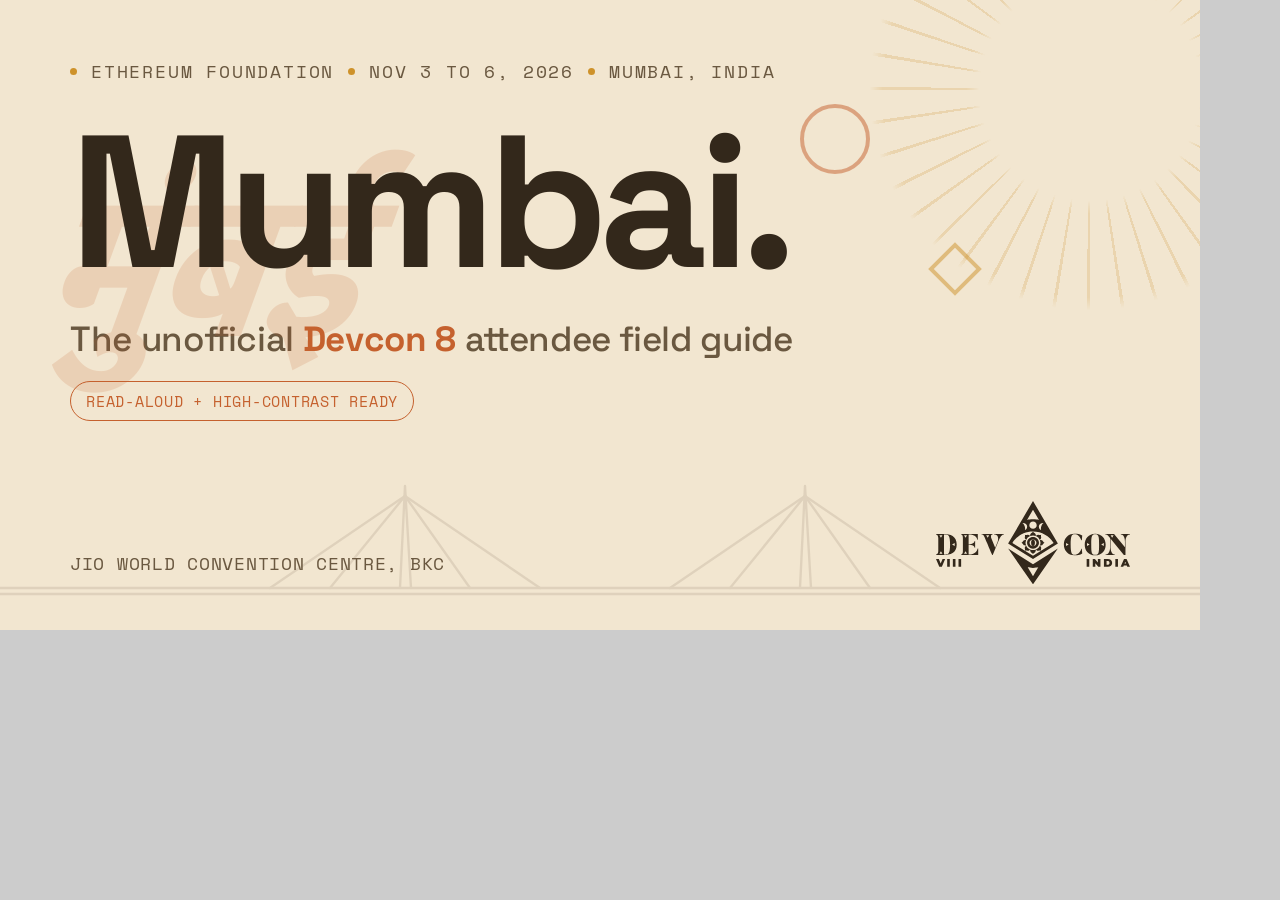
==== og.html @ 90d19c1c "Add Open Graph / Twitter preview image (with Devcon logo)" ====
<!DOCTYPE html>
<html lang="en">
<head>
<meta charset="utf-8" />
<link rel="preconnect" href="https://fonts.googleapis.com" />
<link rel="preconnect" href="https://fonts.gstatic.com" crossorigin />
<link href="https://fonts.googleapis.com/css2?family=Space+Grotesk:wght@500;700&family=Space+Mono:wght@700&family=Mukta:wght@800&family=Inter:wght@400;500&display=swap" rel="stylesheet" />
<style>
  :root{ --bg:#f2e6d0; --ink:#33281b; --ink2:#6a5840; --terra:#c5612e; --ochre:#ce922a; --landmark:#5a4530; }
  *{ margin:0; box-sizing:border-box; }
  body{ background:#ccc; }
  .card{ width:1200px; height:630px; background:var(--bg); position:relative; overflow:hidden;
         font-family:"Inter",system-ui,sans-serif; padding:58px 70px; }
  .sun{ position:absolute; top:-210px; right:-190px; width:600px; height:600px; opacity:.2; border-radius:50%;
        background:repeating-conic-gradient(var(--ochre) 0 0.9deg, transparent 0.9deg 9deg);
        -webkit-mask:radial-gradient(circle, transparent 26%, #000 29%, #000 49%, transparent 52%);
                mask:radial-gradient(circle, transparent 26%, #000 29%, #000 49%, transparent 52%); }
  .ring{ position:absolute; width:70px; height:70px; border:4px solid var(--terra); border-radius:50%; right:330px; top:104px; opacity:.5; }
  .dia{ position:absolute; width:38px; height:38px; border:4px solid var(--ochre); right:226px; top:250px; transform:rotate(45deg); opacity:.5; }
  .kicker{ font-family:"Space Mono",monospace; font-size:18px; letter-spacing:.1em; text-transform:uppercase; color:var(--ink2); display:flex; gap:14px; align-items:center; }
  .kdot{ width:7px; height:7px; border-radius:50%; background:var(--ochre); }
  .title{ position:relative; display:inline-block; margin-top:34px; }
  .echo{ position:absolute; left:0; top:0; transform-origin:left top; transform:translate(.16em,.3em) skewX(-20deg) scaleY(1.08);
         font-family:"Mukta",sans-serif; font-weight:800; color:var(--terra); opacity:.16; line-height:1; white-space:nowrap; font-size:188px; }
  .latin{ position:relative; font-family:"Space Grotesk",sans-serif; font-weight:700; font-size:188px; letter-spacing:-.045em; color:var(--ink); line-height:.9; }
  .sub{ margin-top:30px; font-size:35px; font-weight:500; color:var(--ink2); font-family:"Space Grotesk",sans-serif; letter-spacing:-.01em; }
  .sub b{ color:var(--terra); font-weight:700; }
  .a11y{ display:inline-block; margin-top:20px; font-family:"Space Mono",monospace; font-size:15px; color:var(--terra); border:1.6px solid var(--terra); padding:8px 15px; border-radius:999px; text-transform:uppercase; letter-spacing:.05em; }
  .sea{ position:absolute; left:0; bottom:0; width:1200px; opacity:.12; color:var(--landmark); }
  .foot{ position:absolute; left:70px; bottom:54px; font-family:"Space Mono",monospace; font-size:18px; letter-spacing:.04em; text-transform:uppercase; color:var(--ink2); }
  .brand{ position:absolute; right:70px; bottom:46px; color:var(--ink); }
  .brand .devcon-logo{ width:194px; height:auto; display:block; }
</style>
</head>
<body>
  <div class="card">
    <div class="sun"></div>
    <div class="ring"></div>
    <div class="dia"></div>
    <div class="kicker"><span class="kdot"></span>Ethereum Foundation<span class="kdot"></span>Nov 3 to 6, 2026<span class="kdot"></span>Mumbai, India</div>
    <div class="title"><span class="echo">मुंबई</span><span class="latin">Mumbai.</span></div>
    <div class="sub">The unofficial <b>Devcon&nbsp;8</b> attendee field guide</div>
    <div class="a11y">Read-aloud + high-contrast ready</div>

    <svg class="sea" viewBox="0 0 1200 170" fill="none" stroke="currentColor" stroke-width="2.4" stroke-linecap="round" stroke-linejoin="round" aria-hidden="true">
      <line x1="0" y1="128" x2="1200" y2="128"/><line x1="0" y1="134" x2="1200" y2="134"/>
      <path d="M400 128 L405 26 L411 128"/>
      <line x1="405" y1="36" x2="270" y2="128"/><line x1="405" y1="36" x2="330" y2="128"/><line x1="405" y1="36" x2="470" y2="128"/><line x1="405" y1="36" x2="540" y2="128"/>
      <path d="M800 128 L805 26 L811 128"/>
      <line x1="805" y1="36" x2="670" y2="128"/><line x1="805" y1="36" x2="730" y2="128"/><line x1="805" y1="36" x2="870" y2="128"/><line x1="805" y1="36" x2="940" y2="128"/>
    </svg>

    <div class="foot">Jio World Convention Centre, BKC</div>
    <div class="brand">
      <svg class="devcon-logo" viewBox="0 0 149 64" fill="currentColor" xmlns="http://www.w3.org/2000/svg" role="img" aria-label="Devcon">
        <path d="M7.029 44.634 4.504 50.51h-1.98L0 44.634h2.167l1.424 3.434 1.459-3.434h1.979ZM8.59 44.633h2.013v5.878H8.59v-5.878ZM12.941 44.633h2.013v5.878h-2.013v-5.878ZM17.291 44.633h2.013v5.878h-2.013v-5.878ZM6.151 25.36H0v.39c1.025 0 1.748 1.353 1.748 2.775v9.84c0 1.56-.746 2.753-1.748 2.753v.39h6.151c4.637 0 9.763-1.308 9.763-8.005 0-6.698-5.126-8.143-9.763-8.143ZM2.634 40.532l1.158-1.975 1.16 1.975H2.633Zm1.158-12.22-1.158-1.977H4.95l-1.159 1.976Zm3.382 12.806H6.149V25.75h1.025c2.283 0 3.64.596 3.64 7.753 0 7.156-1.357 7.615-3.64 7.615Zm5.16-7.684 2.007-1.14v2.28l-2.007-1.14ZM44.653 25.36v.39c4.459 0 2.747 5.367 2.747 5.367l-1.937 4.776-3.052-7.482s-.886-2.661 1.025-2.661v-.39h-8.432v.39c.606 0 1.445.023 2.213 1.858 0 0 .257.39 5.965 13.9h.396l4.195-10.276c2.353-5.482 3.425-5.482 4.496-5.482v-.39h-7.616Zm-4.957 2.951-1.158-1.976h2.317l-1.159 1.976ZM32.019 36.508c-.979 4.61-6.13 4.61-6.13 4.61h-.84v-7.57h.84s3.54 0 3.774 2.386h.396v-5.16h-.396c-.233 2.385-3.775 2.385-3.775 2.385h-.839V25.75h.84s5.291 0 5.827 3.968h.396V25.36H19.297v.39c1.025 0 1.351 1.353 1.351 2.775v9.84c0 1.56-.372 2.753-1.351 2.753v.39h13.118v-5h-.396Zm-10.484 4.024 1.158-1.975 1.16 1.975h-2.319Zm1.158-12.22-1.159-1.977h2.318l-1.159 1.976ZM115.703 44.63h2.016v5.886h-2.016v-5.885ZM126.296 44.63v5.886h-1.657l-2.272-2.673v2.673h-1.965v-5.885h1.657l2.273 2.673v-2.673h1.964ZM128.979 44.63h2.946c1.999 0 3.374 1.119 3.374 2.944 0 1.824-1.375 2.943-3.374 2.943h-2.946V44.63Zm2.861 4.34c.846 0 1.426-.497 1.426-1.396 0-.9-.58-1.396-1.426-1.396h-.846v2.791h.846ZM137.742 44.63h2.016v5.886h-2.016v-5.885ZM146.515 49.49h-2.272l-.402 1.026h-2.05l2.614-5.885h1.982L149 50.517h-2.084l-.401-1.026Zm-.556-1.429-.58-1.48-.581 1.48h1.161ZM111.599 36.691c-.606 2.5-2.516 4.633-5.313 4.633-2.106 0-2.868-1.582-2.868-7.89s.762-7.89 2.868-7.89c2.657 0 4.008 1.514 5.313 4.61h.396l.326-3.601c-1.468-1.17-3.635-1.4-6.035-1.4-4.986 0-8.085 3.717-8.085 8.281 0 4.565 3.099 8.28 8.085 8.28 2.494 0 4.311-.298 6.035-1.422l-.326-3.6h-.396Zm-11.704-2.116v-2.282l2.007 1.141-2.007 1.14ZM122.271 25.154c-5.126 0-8.039 3.853-8.039 8.395 0 4.564 2.913 8.165 8.039 8.165 5.126 0 8.039-3.601 8.039-8.165 0-4.542-2.913-8.395-8.039-8.395Zm-6.273 9.42v-2.28l2.007 1.14-2.007 1.14Zm6.273 6.75c-2.773 0-3.032-1.468-3.032-7.775 0-6.308.259-8.005 3.032-8.005 2.75 0 2.985 1.72 2.985 8.005 0 6.284-.236 7.775-2.985 7.775Zm4.594-7.89 2.008-1.14v2.28l-2.008-1.14Z" />
        <path d="M141.94 25.36v.39c3.215-.023 3.192 5.436 3.192 5.436v4.332l-8.368-10.158h-6.731v.39c.606.046 1.282-.207 2.773 1.628l.909 1.124v7.157s.023 5.459-3.495 5.459v.39h7.083v-.39c-3.215 0-3.192-5.46-3.192-5.46v-6.743l10.182 12.593h1.235V31.186s-.047-5.46 3.472-5.436v-.39h-7.06Zm-6.67 2.951-1.159-1.976h2.317l-1.158 1.976ZM76.65 26.847c.031-.17.217-1.348-.54-1.974-.59-.487-1.09-.575-1.61-1.516-.52.942-1.02 1.03-1.608 1.516-.767.633-.568 1.832-.54 1.98a5.775 5.775 0 0 1 2.157-.416c.757 0 1.48.146 2.141.41ZM72.352 37.303c-.028.148-.227 1.346.54 1.98.589.486 1.088.574 1.609 1.516.52-.942 1.02-1.03 1.609-1.516.757-.626.572-1.804.54-1.974a5.775 5.775 0 0 1-2.14.41c-.764 0-1.491-.149-2.158-.416ZM81.819 30.494c-.63-.74-1.811-.566-2-.533a5.534 5.534 0 0 1 0 4.234c.189.033 1.37.206 2-.533.494-.58.583-1.072 1.54-1.584-.957-.512-1.046-1.004-1.54-1.584ZM69.197 29.964c-.121-.023-1.364-.235-2.016.53-.494.58-.584 1.072-1.54 1.584.956.512 1.046 1.004 1.54 1.584.653.765 1.894.553 2.016.53a5.532 5.532 0 0 1 0-4.228ZM79.782 29.872c.16-.11 1.116-.81 1.03-1.769-.066-.754-.356-1.164-.048-2.192-1.044.304-1.46.018-2.227-.048-.982-.084-1.696.872-1.799 1.018a5.72 5.72 0 0 1 3.044 2.99ZM69.23 34.275c-.109.073-1.13.786-1.043 1.778.067.754.357 1.164.049 2.192 1.044-.304 1.46-.018 2.226.048.996.085 1.715-.898 1.804-1.024a5.72 5.72 0 0 1-3.035-2.994ZM76.738 37.274c.103.147.817 1.103 1.8 1.018.766-.065 1.182-.351 2.226-.047-.308-1.028-.018-1.438.049-2.192.085-.96-.87-1.659-1.03-1.77a5.72 5.72 0 0 1-3.045 2.991ZM72.266 26.887c-.088-.126-.808-1.11-1.804-1.024-.766.066-1.182.352-2.227.048.309 1.028.019 1.438-.048 2.192-.088.991.934 1.704 1.044 1.778a5.72 5.72 0 0 1 3.035-2.994ZM74.51 27.577c-2.522 0-4.573 2.02-4.573 4.5 0 2.483 2.051 4.502 4.573 4.502 2.52 0 4.571-2.02 4.571-4.501 0-2.482-2.05-4.5-4.572-4.5Zm-.009 7.096c-1.456 0-2.636-1.162-2.636-2.595 0-1.433 1.18-2.595 2.636-2.595 1.456 0 2.637 1.162 2.637 2.595 0 1.433-1.18 2.595-2.637 2.595Z" />
        <path d="M75.988 32.078c0-1.433-.442-2.595-1.471-2.595-1.03 0-1.472 1.162-1.472 2.595 0 1.433.442 2.595 1.472 2.595s1.471-1.162 1.471-2.595ZM74.5 48.504l-19.107-11.98L74.5 64l19.107-27.476L74.5 48.504Zm0 9.379-4.052-6.909c1.32.205 2.076.403 4.052.403 2.018 0 2.731-.198 4.052-.403L74.5 57.883Z" />
        <path d="M74.5 0 55.393 32.654 74.5 44.634l19.107-11.98L74.5 0Zm6.391 19.415c-.486 1.515-.413 2.888.162 3.067-1.538-.479-2.391-2.094-1.905-3.609.486-1.514 2.127-2.354 3.665-1.876-.575-.178-1.436.904-1.922 2.419ZM74.5 6.742l4.587 7.822c-1.494-.232-2.302-.456-4.587-.456-2.238 0-3.093.224-4.588.456L74.5 6.742Zm2.851 11.874c0 1.538-1.267 2.785-2.83 2.785-1.563 0-2.83-1.247-2.83-2.785 0-1.539 1.267-2.786 2.83-2.786 1.563 0 2.83 1.247 2.83 2.786Zm-7.5.257c.487 1.515-.366 3.13-1.905 3.608.576-.179.649-1.551.163-3.066-.486-1.514-1.347-2.597-1.922-2.418 1.538-.478 3.179.362 3.665 1.876Zm-11.186 13.3c3.232-5.282 9.114-8.816 15.835-8.816 6.72 0 12.603 3.534 15.834 8.816L74.5 42.101l-15.835-9.928Z" />
      </svg>
    </div>
  </div>
</body>
</html>
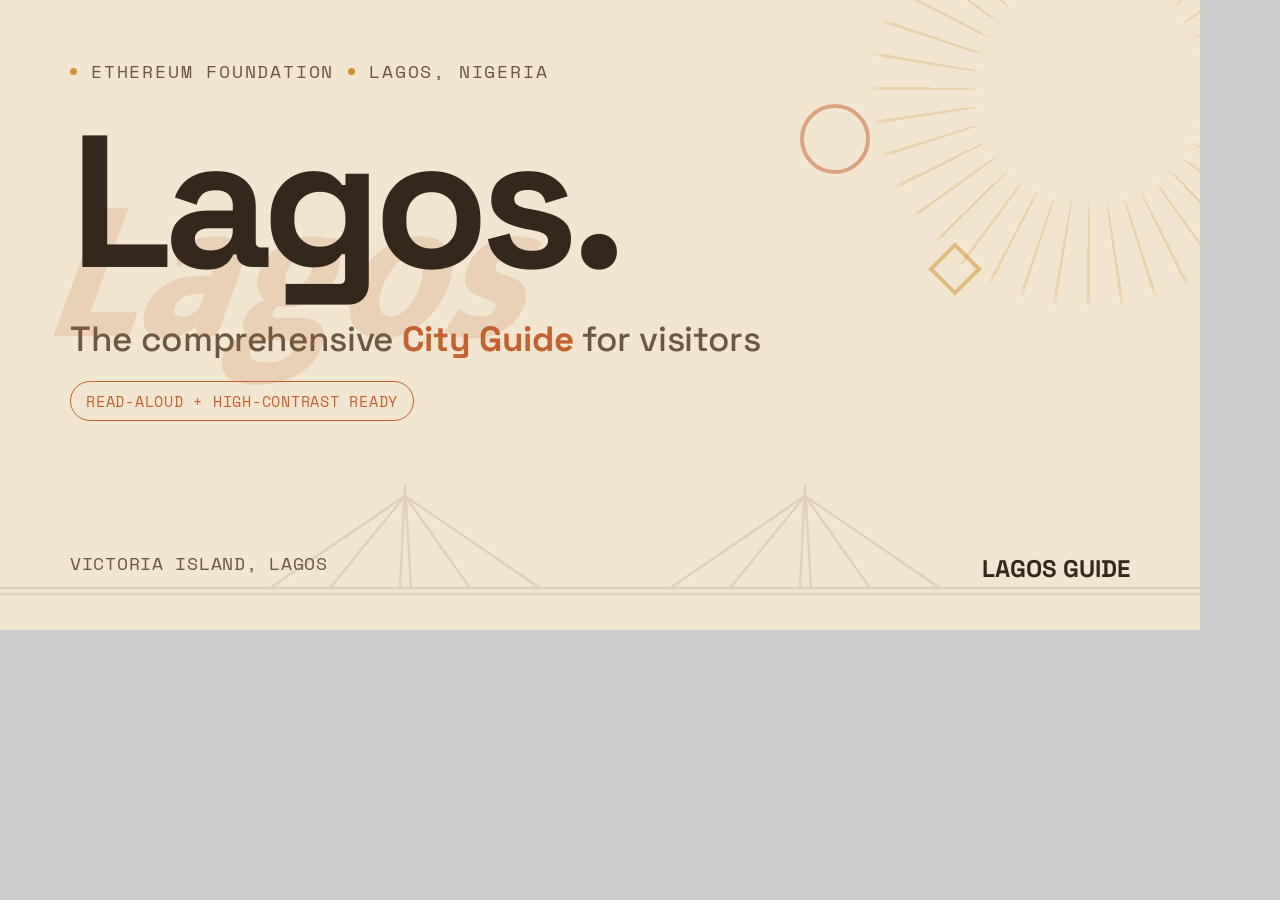
==== commit 6962ba85: "Convert Devcon 8 Mumbai guide to Lagos City Guide - Update all content from Mumbai/India to Lagos/Ni" ====
--- a/og.html
+++ b/og.html
@@ -29,7 +29,7 @@
   .sea{ position:absolute; left:0; bottom:0; width:1200px; opacity:.12; color:var(--landmark); }
   .foot{ position:absolute; left:70px; bottom:54px; font-family:"Space Mono",monospace; font-size:18px; letter-spacing:.04em; text-transform:uppercase; color:var(--ink2); }
   .brand{ position:absolute; right:70px; bottom:46px; color:var(--ink); }
-  .brand .devcon-logo{ width:194px; height:auto; display:block; }
+  .brand .logo{ width:194px; height:auto; display:block; }
 </style>
 </head>
 <body>
@@ -37,9 +37,9 @@
     <div class="sun"></div>
     <div class="ring"></div>
     <div class="dia"></div>
-    <div class="kicker"><span class="kdot"></span>Ethereum Foundation<span class="kdot"></span>Nov 3 to 6, 2026<span class="kdot"></span>Mumbai, India</div>
-    <div class="title"><span class="echo">मुंबई</span><span class="latin">Mumbai.</span></div>
-    <div class="sub">The unofficial <b>Devcon&nbsp;8</b> attendee field guide</div>
+    <div class="kicker"><span class="kdot"></span>Ethereum Foundation<span class="kdot"></span>Lagos, Nigeria</div>
+    <div class="title"><span class="echo">Lagos</span><span class="latin">Lagos.</span></div>
+    <div class="sub">The comprehensive <b>City Guide</b> for visitors</div>
     <div class="a11y">Read-aloud + high-contrast ready</div>
 
     <svg class="sea" viewBox="0 0 1200 170" fill="none" stroke="currentColor" stroke-width="2.4" stroke-linecap="round" stroke-linejoin="round" aria-hidden="true">
@@ -50,14 +50,9 @@
       <line x1="805" y1="36" x2="670" y2="128"/><line x1="805" y1="36" x2="730" y2="128"/><line x1="805" y1="36" x2="870" y2="128"/><line x1="805" y1="36" x2="940" y2="128"/>
     </svg>
 
-    <div class="foot">Jio World Convention Centre, BKC</div>
+    <div class="foot">Victoria Island, Lagos</div>
     <div class="brand">
-      <svg class="devcon-logo" viewBox="0 0 149 64" fill="currentColor" xmlns="http://www.w3.org/2000/svg" role="img" aria-label="Devcon">
-        <path d="M7.029 44.634 4.504 50.51h-1.98L0 44.634h2.167l1.424 3.434 1.459-3.434h1.979ZM8.59 44.633h2.013v5.878H8.59v-5.878ZM12.941 44.633h2.013v5.878h-2.013v-5.878ZM17.291 44.633h2.013v5.878h-2.013v-5.878ZM6.151 25.36H0v.39c1.025 0 1.748 1.353 1.748 2.775v9.84c0 1.56-.746 2.753-1.748 2.753v.39h6.151c4.637 0 9.763-1.308 9.763-8.005 0-6.698-5.126-8.143-9.763-8.143ZM2.634 40.532l1.158-1.975 1.16 1.975H2.633Zm1.158-12.22-1.158-1.977H4.95l-1.159 1.976Zm3.382 12.806H6.149V25.75h1.025c2.283 0 3.64.596 3.64 7.753 0 7.156-1.357 7.615-3.64 7.615Zm5.16-7.684 2.007-1.14v2.28l-2.007-1.14ZM44.653 25.36v.39c4.459 0 2.747 5.367 2.747 5.367l-1.937 4.776-3.052-7.482s-.886-2.661 1.025-2.661v-.39h-8.432v.39c.606 0 1.445.023 2.213 1.858 0 0 .257.39 5.965 13.9h.396l4.195-10.276c2.353-5.482 3.425-5.482 4.496-5.482v-.39h-7.616Zm-4.957 2.951-1.158-1.976h2.317l-1.159 1.976ZM32.019 36.508c-.979 4.61-6.13 4.61-6.13 4.61h-.84v-7.57h.84s3.54 0 3.774 2.386h.396v-5.16h-.396c-.233 2.385-3.775 2.385-3.775 2.385h-.839V25.75h.84s5.291 0 5.827 3.968h.396V25.36H19.297v.39c1.025 0 1.351 1.353 1.351 2.775v9.84c0 1.56-.372 2.753-1.351 2.753v.39h13.118v-5h-.396Zm-10.484 4.024 1.158-1.975 1.16 1.975h-2.319Zm1.158-12.22-1.159-1.977h2.318l-1.159 1.976ZM115.703 44.63h2.016v5.886h-2.016v-5.885ZM126.296 44.63v5.886h-1.657l-2.272-2.673v2.673h-1.965v-5.885h1.657l2.273 2.673v-2.673h1.964ZM128.979 44.63h2.946c1.999 0 3.374 1.119 3.374 2.944 0 1.824-1.375 2.943-3.374 2.943h-2.946V44.63Zm2.861 4.34c.846 0 1.426-.497 1.426-1.396 0-.9-.58-1.396-1.426-1.396h-.846v2.791h.846ZM137.742 44.63h2.016v5.886h-2.016v-5.885ZM146.515 49.49h-2.272l-.402 1.026h-2.05l2.614-5.885h1.982L149 50.517h-2.084l-.401-1.026Zm-.556-1.429-.58-1.48-.581 1.48h1.161ZM111.599 36.691c-.606 2.5-2.516 4.633-5.313 4.633-2.106 0-2.868-1.582-2.868-7.89s.762-7.89 2.868-7.89c2.657 0 4.008 1.514 5.313 4.61h.396l.326-3.601c-1.468-1.17-3.635-1.4-6.035-1.4-4.986 0-8.085 3.717-8.085 8.281 0 4.565 3.099 8.28 8.085 8.28 2.494 0 4.311-.298 6.035-1.422l-.326-3.6h-.396Zm-11.704-2.116v-2.282l2.007 1.141-2.007 1.14ZM122.271 25.154c-5.126 0-8.039 3.853-8.039 8.395 0 4.564 2.913 8.165 8.039 8.165 5.126 0 8.039-3.601 8.039-8.165 0-4.542-2.913-8.395-8.039-8.395Zm-6.273 9.42v-2.28l2.007 1.14-2.007 1.14Zm6.273 6.75c-2.773 0-3.032-1.468-3.032-7.775 0-6.308.259-8.005 3.032-8.005 2.75 0 2.985 1.72 2.985 8.005 0 6.284-.236 7.775-2.985 7.775Zm4.594-7.89 2.008-1.14v2.28l-2.008-1.14Z" />
-        <path d="M141.94 25.36v.39c3.215-.023 3.192 5.436 3.192 5.436v4.332l-8.368-10.158h-6.731v.39c.606.046 1.282-.207 2.773 1.628l.909 1.124v7.157s.023 5.459-3.495 5.459v.39h7.083v-.39c-3.215 0-3.192-5.46-3.192-5.46v-6.743l10.182 12.593h1.235V31.186s-.047-5.46 3.472-5.436v-.39h-7.06Zm-6.67 2.951-1.159-1.976h2.317l-1.158 1.976ZM76.65 26.847c.031-.17.217-1.348-.54-1.974-.59-.487-1.09-.575-1.61-1.516-.52.942-1.02 1.03-1.608 1.516-.767.633-.568 1.832-.54 1.98a5.775 5.775 0 0 1 2.157-.416c.757 0 1.48.146 2.141.41ZM72.352 37.303c-.028.148-.227 1.346.54 1.98.589.486 1.088.574 1.609 1.516.52-.942 1.02-1.03 1.609-1.516.757-.626.572-1.804.54-1.974a5.775 5.775 0 0 1-2.14.41c-.764 0-1.491-.149-2.158-.416ZM81.819 30.494c-.63-.74-1.811-.566-2-.533a5.534 5.534 0 0 1 0 4.234c.189.033 1.37.206 2-.533.494-.58.583-1.072 1.54-1.584-.957-.512-1.046-1.004-1.54-1.584ZM69.197 29.964c-.121-.023-1.364-.235-2.016.53-.494.58-.584 1.072-1.54 1.584.956.512 1.046 1.004 1.54 1.584.653.765 1.894.553 2.016.53a5.532 5.532 0 0 1 0-4.228ZM79.782 29.872c.16-.11 1.116-.81 1.03-1.769-.066-.754-.356-1.164-.048-2.192-1.044.304-1.46.018-2.227-.048-.982-.084-1.696.872-1.799 1.018a5.72 5.72 0 0 1 3.044 2.99ZM69.23 34.275c-.109.073-1.13.786-1.043 1.778.067.754.357 1.164.049 2.192 1.044-.304 1.46-.018 2.226.048.996.085 1.715-.898 1.804-1.024a5.72 5.72 0 0 1-3.035-2.994ZM76.738 37.274c.103.147.817 1.103 1.8 1.018.766-.065 1.182-.351 2.226-.047-.308-1.028-.018-1.438.049-2.192.085-.96-.87-1.659-1.03-1.77a5.72 5.72 0 0 1-3.045 2.991ZM72.266 26.887c-.088-.126-.808-1.11-1.804-1.024-.766.066-1.182.352-2.227.048.309 1.028.019 1.438-.048 2.192-.088.991.934 1.704 1.044 1.778a5.72 5.72 0 0 1 3.035-2.994ZM74.51 27.577c-2.522 0-4.573 2.02-4.573 4.5 0 2.483 2.051 4.502 4.573 4.502 2.52 0 4.571-2.02 4.571-4.501 0-2.482-2.05-4.5-4.572-4.5Zm-.009 7.096c-1.456 0-2.636-1.162-2.636-2.595 0-1.433 1.18-2.595 2.636-2.595 1.456 0 2.637 1.162 2.637 2.595 0 1.433-1.18 2.595-2.637 2.595Z" />
-        <path d="M75.988 32.078c0-1.433-.442-2.595-1.471-2.595-1.03 0-1.472 1.162-1.472 2.595 0 1.433.442 2.595 1.472 2.595s1.471-1.162 1.471-2.595ZM74.5 48.504l-19.107-11.98L74.5 64l19.107-27.476L74.5 48.504Zm0 9.379-4.052-6.909c1.32.205 2.076.403 4.052.403 2.018 0 2.731-.198 4.052-.403L74.5 57.883Z" />
-        <path d="M74.5 0 55.393 32.654 74.5 44.634l19.107-11.98L74.5 0Zm6.391 19.415c-.486 1.515-.413 2.888.162 3.067-1.538-.479-2.391-2.094-1.905-3.609.486-1.514 2.127-2.354 3.665-1.876-.575-.178-1.436.904-1.922 2.419ZM74.5 6.742l4.587 7.822c-1.494-.232-2.302-.456-4.587-.456-2.238 0-3.093.224-4.588.456L74.5 6.742Zm2.851 11.874c0 1.538-1.267 2.785-2.83 2.785-1.563 0-2.83-1.247-2.83-2.785 0-1.539 1.267-2.786 2.83-2.786 1.563 0 2.83 1.247 2.83 2.786Zm-7.5.257c.487 1.515-.366 3.13-1.905 3.608.576-.179.649-1.551.163-3.066-.486-1.514-1.347-2.597-1.922-2.418 1.538-.478 3.179.362 3.665 1.876Zm-11.186 13.3c3.232-5.282 9.114-8.816 15.835-8.816 6.72 0 12.603 3.534 15.834 8.816L74.5 42.101l-15.835-9.928Z" />
-      </svg>
+      <div style="font-family:'Space Grotesk',sans-serif;font-weight:700;font-size:24px;">LAGOS GUIDE</div>
     </div>
   </div>
 </body>
